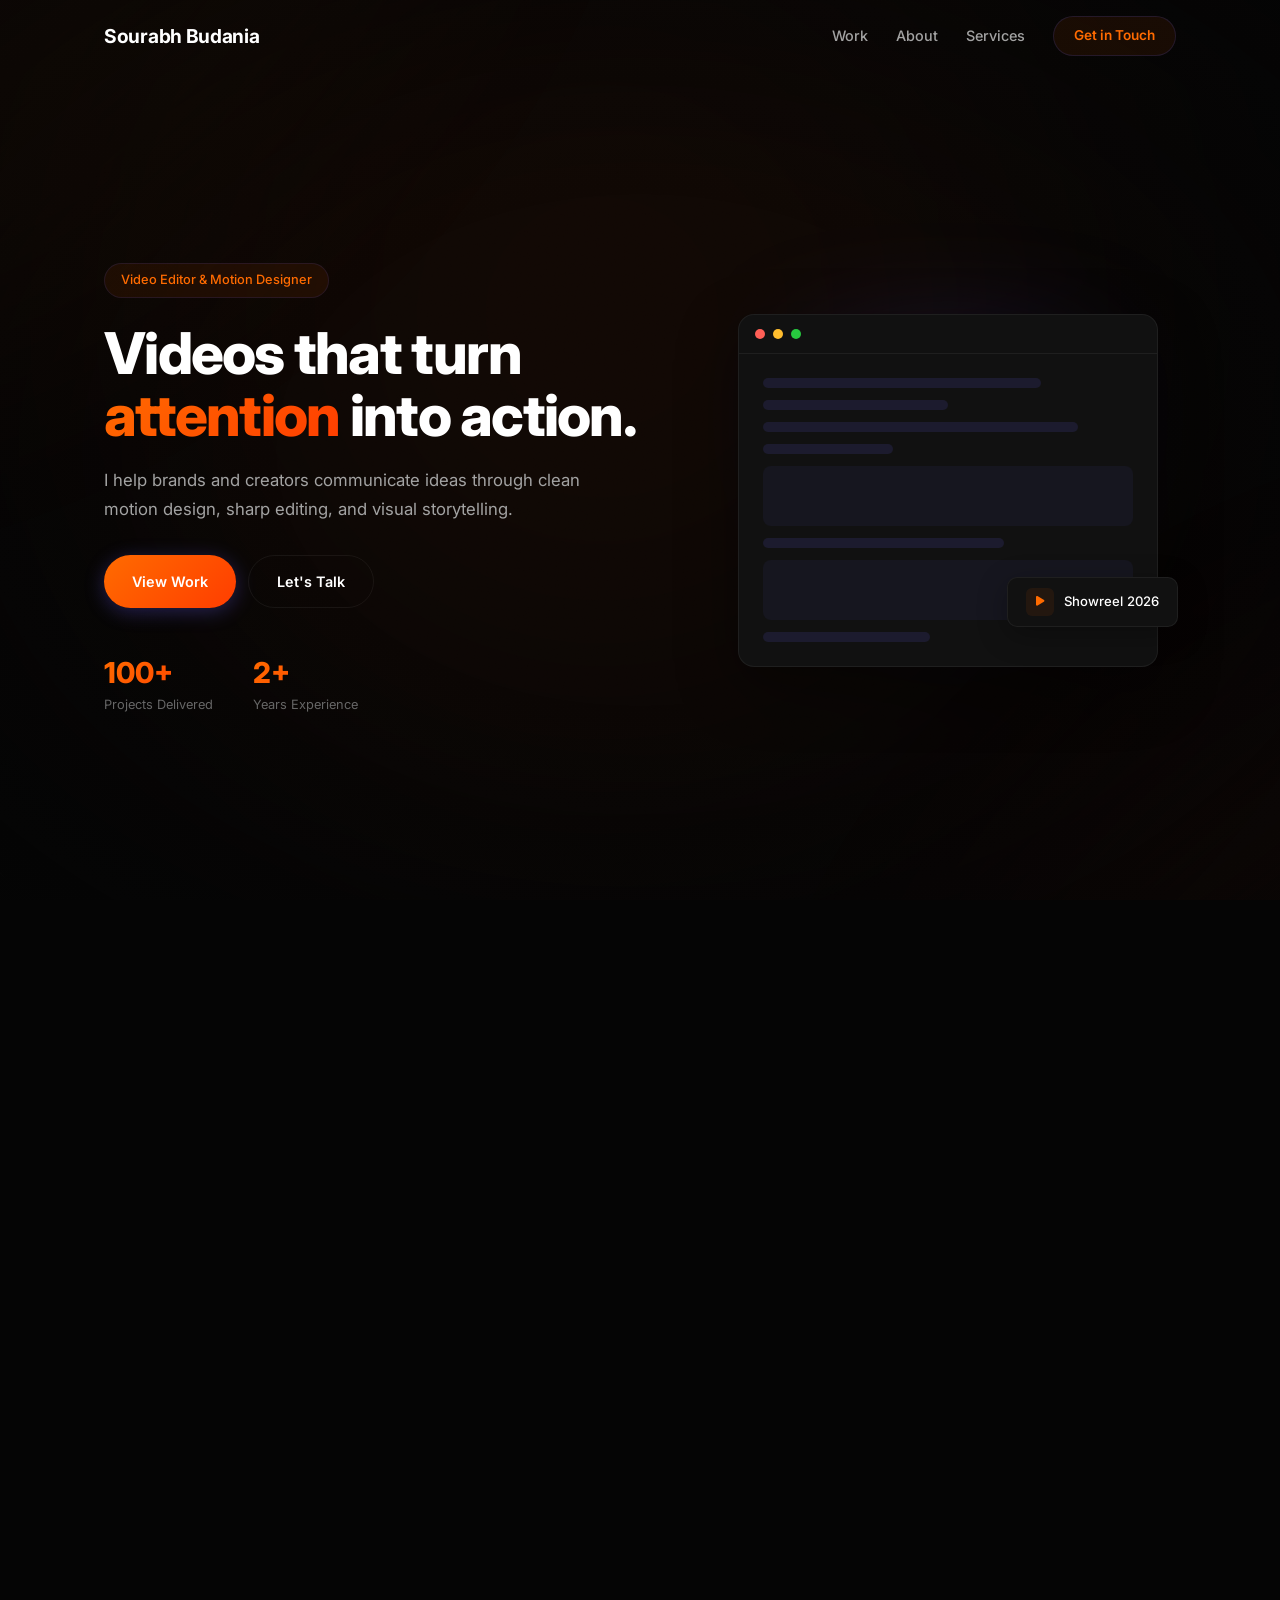
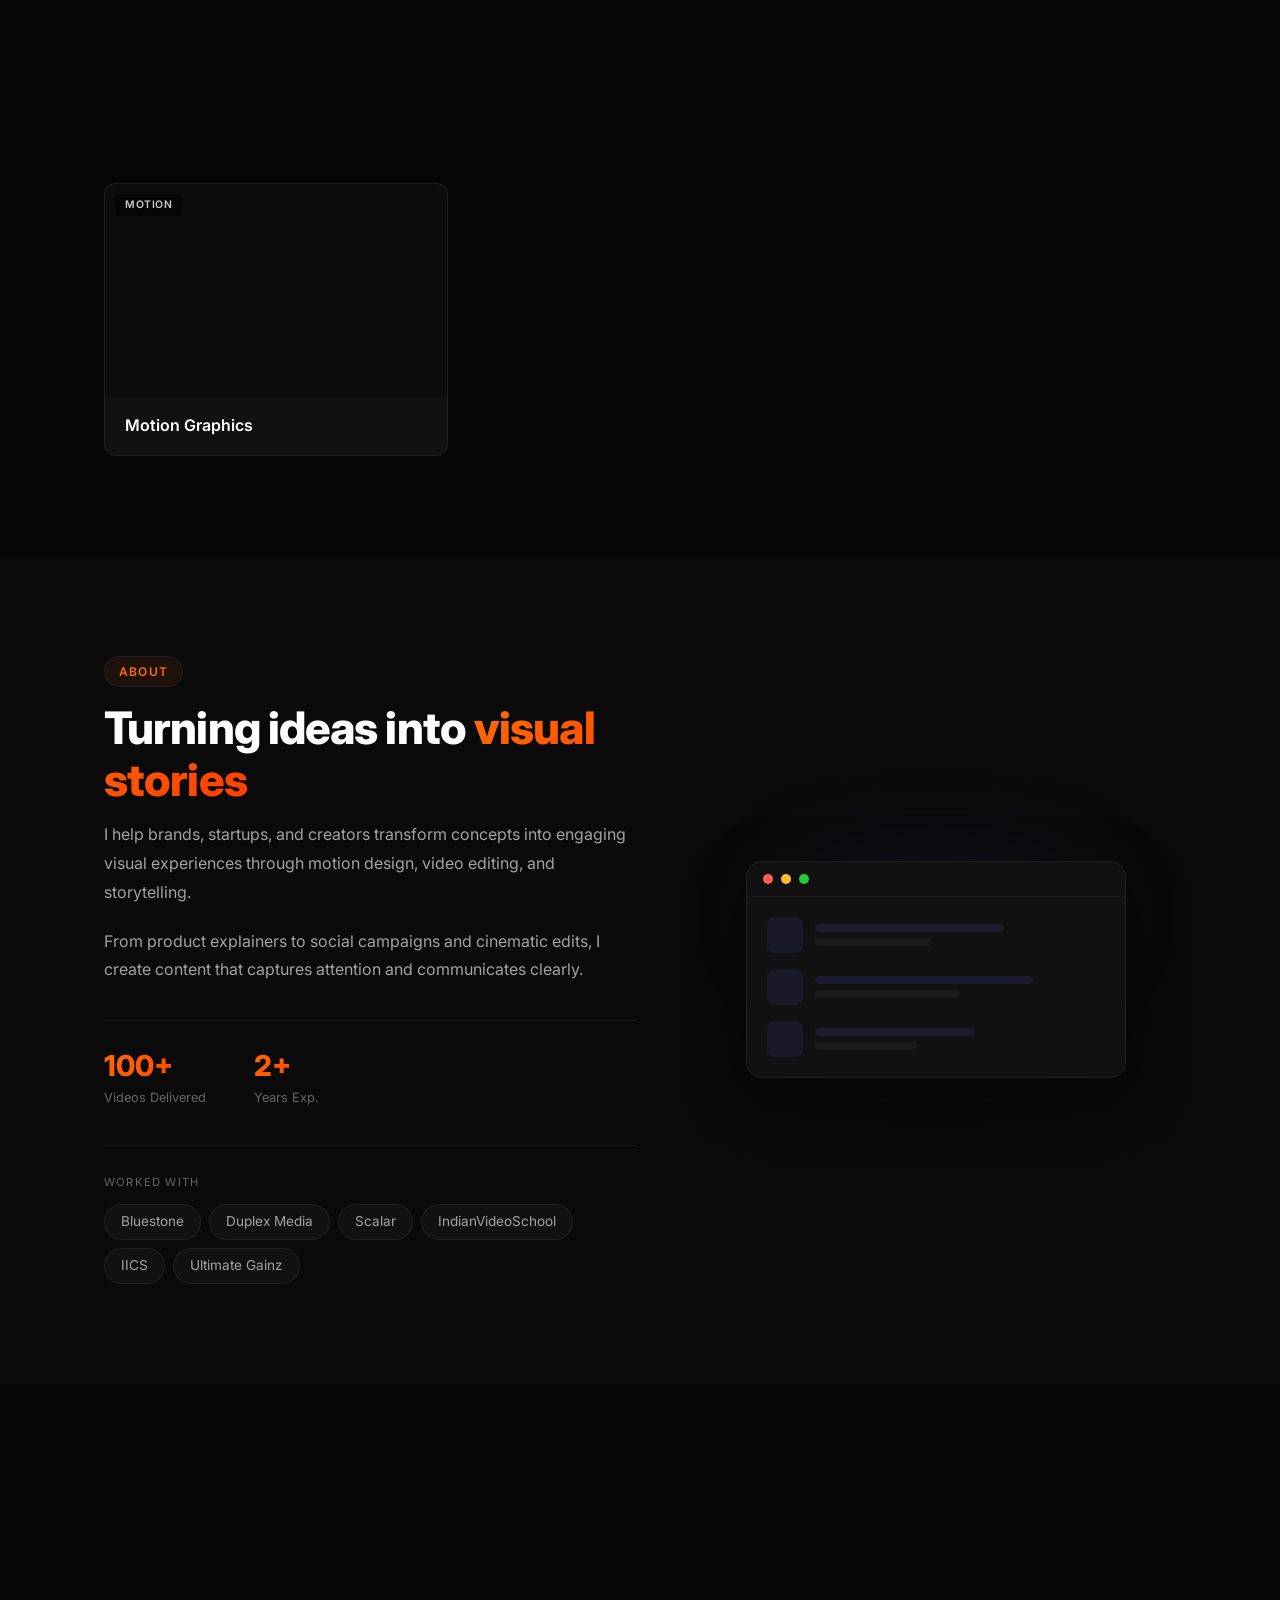
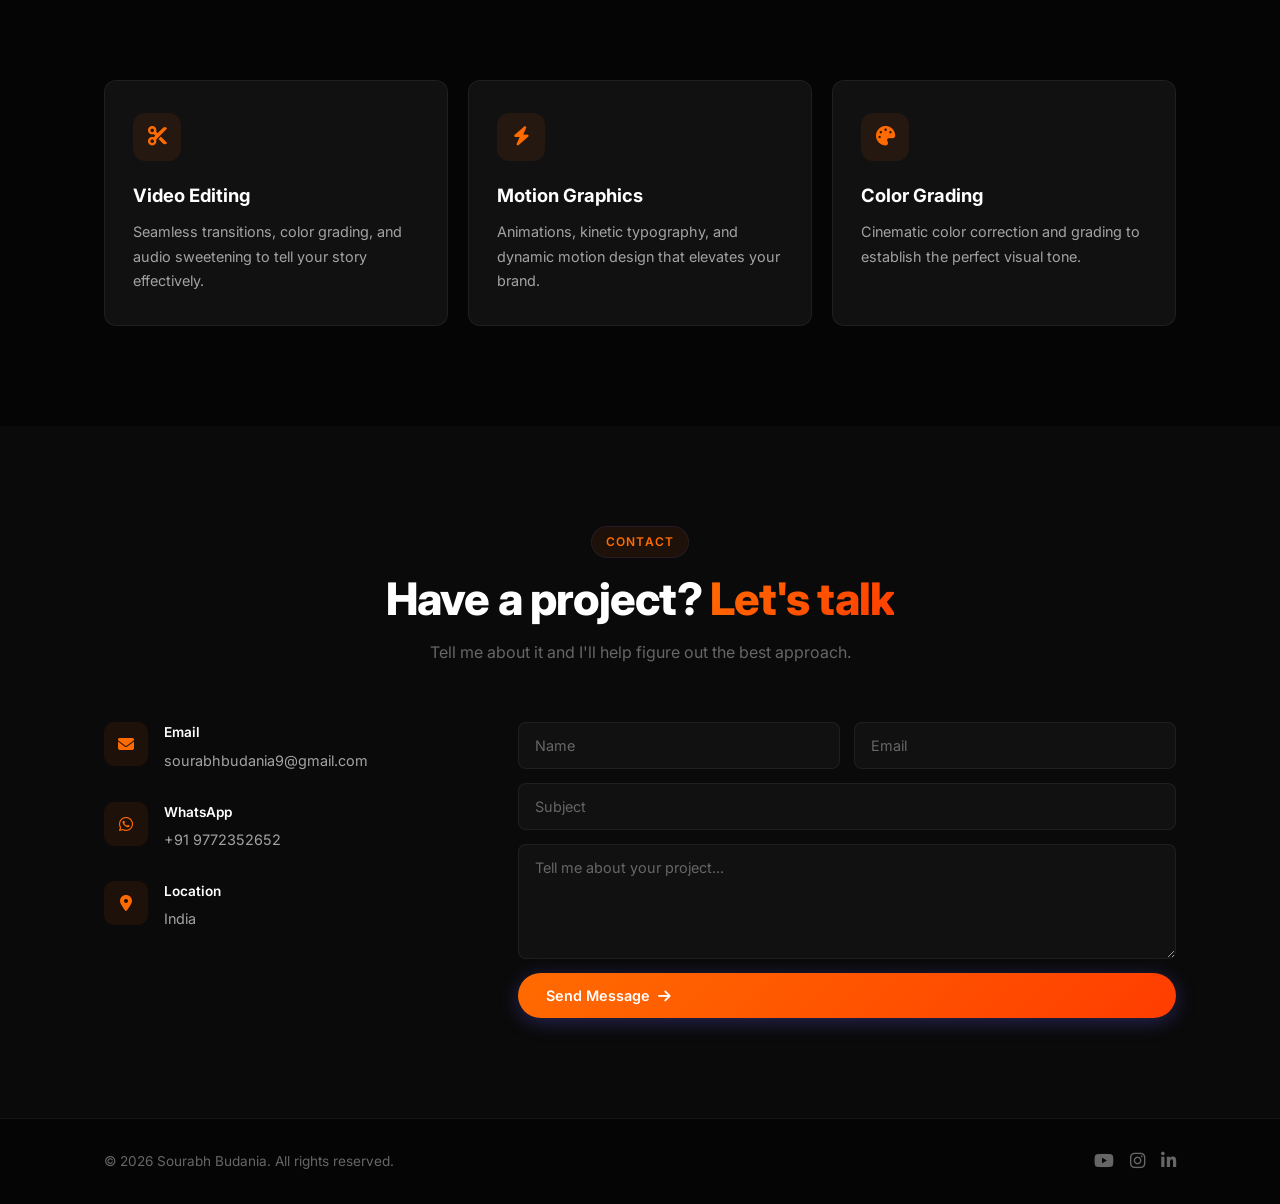
==== index.html @ f953dbf3 "Initial portfolio commit" ====
<!DOCTYPE html>
<html lang="en">
<head>
  <meta charset="UTF-8" />
  <meta name="viewport" content="width=device-width, initial-scale=1.0" />
  <title>Sourabh Budania — Video Editor & Motion Designer</title>
  <link rel="stylesheet" href="styles.css" />
  <link rel="preconnect" href="https://fonts.googleapis.com" />
  <link href="https://fonts.googleapis.com/css2?family=Inter:wght@300;400;500;600;700;800&display=swap" rel="stylesheet" />
  <link rel="stylesheet" href="https://cdnjs.cloudflare.com/ajax/libs/font-awesome/6.5.0/css/all.min.css" />
</head>
<body>

  <nav class="nav">
    <div class="container nav-inner">
      <a href="#" class="nav-logo">Sourabh Budania</a>
      <div class="nav-links">
        <a href="#work">Work</a>
        <a href="#about">About</a>
        <a href="#services">Services</a>
        <a href="#contact" class="nav-cta">Get in Touch</a>
      </div>
      <div class="nav-mobile-toggle" id="navToggle">
        <span></span><span></span><span></span>
      </div>
    </div>
  </nav>

  <section class="hero">
    <div class="hero-blobs" id="heroBlobs">
      <div class="hero-blob hero-blob-1" id="blob1"></div>
      <div class="hero-blob hero-blob-2" id="blob2"></div>
      <div class="hero-blob hero-blob-3" id="blob3"></div>
    </div>
    <div class="hero-grain"></div>
    <div class="hero-vignette"></div>
    <div class="container hero-content">
      <div class="hero-grid">
        <div class="hero-text">
        <div class="hero-badge">Video Editor & Motion Designer</div>
        <h1 class="hero-title">Videos that turn <span class="gradient">attention</span> into action.</h1>
        <p class="hero-desc">I help brands and creators communicate ideas through clean motion design, sharp editing, and visual storytelling.</p>
        <div class="hero-actions">
          <a href="#work" class="btn btn-primary">View Work</a>
          <a href="#contact" class="btn btn-ghost">Let's Talk</a>
        </div>
        <div class="hero-stats">
          <div class="stat">
            <span class="stat-num" data-count="100">0</span>
            <span class="stat-label">Projects Delivered</span>
          </div>
          <div class="stat">
            <span class="stat-num" data-count="2">0</span>
            <span class="stat-label">Years Experience</span>
          </div>
        </div>
      </div>
      <div class="hero-visual">
        <div class="hero-card">
          <div class="hero-card-glow"></div>
          <div class="hero-card-screen">
            <div class="hero-card-toolbar">
              <span></span><span></span><span></span>
            </div>
            <div class="hero-card-content">
              <div class="hero-card-bar" style="width:75%"></div>
              <div class="hero-card-bar short" style="width:50%"></div>
              <div class="hero-card-bar" style="width:85%"></div>
              <div class="hero-card-bar short" style="width:35%"></div>
              <div class="hero-card-block"></div>
              <div class="hero-card-bar" style="width:65%"></div>
              <div class="hero-card-block"></div>
              <div class="hero-card-bar short" style="width:45%"></div>
            </div>
          </div>
          <div class="hero-card-float">
            <i class="fas fa-play"></i>
            <span>Showreel 2026</span>
          </div>
        </div>
      </div>
    </div>
  </section>

  <section id="work" class="section">
    <div class="container">
      <div class="section-head">
        <span class="section-tag">Portfolio</span>
        <h2 class="section-title">Featured <span class="gradient">Work</span></h2>
        <p class="section-desc">Selected projects across motion design, editing, and storytelling.</p>
      </div>
      <div class="work-grid">
        <a href="https://youtube.com/shorts/uVHYA8idwJs" target="_blank" class="work-card">
          <div class="work-thumb" style="background-image:url('https://img.youtube.com/vi/uVHYA8idwJs/maxresdefault.jpg')">
            <div class="work-play"><i class="fas fa-play"></i></div>
            <span class="work-tag">Shorts</span>
          </div>
          <div class="work-info">
            <h3>Explainer Motion</h3>
          </div>
        </a>
        <a href="https://youtube.com/shorts/z-pYX50ZBqE" target="_blank" class="work-card">
          <div class="work-thumb" style="background-image:url('https://img.youtube.com/vi/z-pYX50ZBqE/maxresdefault.jpg')">
            <div class="work-play"><i class="fas fa-play"></i></div>
            <span class="work-tag">Shorts</span>
          </div>
          <div class="work-info">
            <h3>Explainer Motion</h3>
          </div>
        </a>
        <a href="https://youtube.com/shorts/zJBLI5-vZLM" target="_blank" class="work-card">
          <div class="work-thumb" style="background-image:url('https://img.youtube.com/vi/zJBLI5-vZLM/maxresdefault.jpg')">
            <div class="work-play"><i class="fas fa-play"></i></div>
            <span class="work-tag">Shorts</span>
          </div>
          <div class="work-info">
            <h3>Explainer Motion</h3>
          </div>
        </a>
        <a href="https://youtu.be/R4MnI67SxS4" target="_blank" class="work-card">
          <div class="work-thumb" style="background-image:url('https://img.youtube.com/vi/R4MnI67SxS4/maxresdefault.jpg')">
            <div class="work-play"><i class="fas fa-play"></i></div>
            <span class="work-tag">Long Form</span>
          </div>
          <div class="work-info">
            <h3>Long Form Edit</h3>
          </div>
        </a>
        <a href="https://youtube.com/shorts/fhrSNdv_ZPA" target="_blank" class="work-card">
          <div class="work-thumb" style="background-image:url('https://img.youtube.com/vi/fhrSNdv_ZPA/maxresdefault.jpg')">
            <div class="work-play"><i class="fas fa-play"></i></div>
            <span class="work-tag">AE</span>
          </div>
          <div class="work-info">
            <h3>After Effects</h3>
          </div>
        </a>
        <a href="https://youtube.com/shorts/ZLptEpqbUUQ" target="_blank" class="work-card">
          <div class="work-thumb" style="background-image:url('https://img.youtube.com/vi/ZLptEpqbUUQ/maxresdefault.jpg')">
            <div class="work-play"><i class="fas fa-play"></i></div>
            <span class="work-tag">Motion</span>
          </div>
          <div class="work-info">
            <h3>Motion Graphics</h3>
          </div>
        </a>
        <a href="https://youtube.com/shorts/FHDrILqtEzk" target="_blank" class="work-card">
          <div class="work-thumb" style="background-image:url('https://img.youtube.com/vi/FHDrILqtEzk/maxresdefault.jpg')">
            <div class="work-play"><i class="fas fa-play"></i></div>
            <span class="work-tag">Motion</span>
          </div>
          <div class="work-info">
            <h3>Motion Graphics</h3>
          </div>
        </a>
      </div>
    </div>
  </section>

  <section id="about" class="section section-alt">
    <div class="container">
      <div class="about-grid">
        <div class="about-content">
          <span class="section-tag">About</span>
          <h2 class="section-title">Turning ideas into <span class="gradient">visual stories</span></h2>
          <p>I help brands, startups, and creators transform concepts into engaging visual experiences through motion design, video editing, and storytelling.</p>
          <p>From product explainers to social campaigns and cinematic edits, I create content that captures attention and communicates clearly.</p>
          <div class="about-stats">
            <div class="stat">
              <span class="stat-num" data-count="100">0</span>
              <span class="stat-label">Videos Delivered</span>
            </div>
            <div class="stat">
              <span class="stat-num" data-count="2">0</span>
              <span class="stat-label">Years Exp.</span>
            </div>
          </div>
          <div class="brands">
            <span class="brands-label">Worked with</span>
            <div class="brands-list">
              <span>Bluestone</span>
              <span>Duplex Media</span>
              <span>Scalar</span>
              <span>IndianVideoSchool</span>
              <span>IICS</span>
              <span>Ultimate Gainz</span>
            </div>
          </div>
        </div>
        <div class="about-visual">
          <div class="about-card">
            <div class="about-card-glow"></div>
            <div class="about-card-screen">
              <div class="about-card-toolbar">
                <span></span><span></span><span></span>
              </div>
              <div class="about-card-content">
                <div class="about-card-row">
                  <div class="about-av"></div>
                  <div class="about-card-bars">
                    <span style="width:65%"></span>
                    <span style="width:40%"></span>
                  </div>
                </div>
                <div class="about-card-row">
                  <div class="about-av"></div>
                  <div class="about-card-bars">
                    <span style="width:75%"></span>
                    <span style="width:50%"></span>
                  </div>
                </div>
                <div class="about-card-row">
                  <div class="about-av"></div>
                  <div class="about-card-bars">
                    <span style="width:55%"></span>
                    <span style="width:35%"></span>
                  </div>
                </div>
              </div>
            </div>
          </div>
        </div>
      </div>
    </div>
  </section>

  <section id="services" class="section">
    <div class="container">
      <div class="section-head">
        <span class="section-tag">Services</span>
        <h2 class="section-title">What I <span class="gradient">Do</span></h2>
        <p class="section-desc">Professional video production and motion design tailored to your needs.</p>
      </div>
      <div class="services-grid">
        <div class="service-card">
          <div class="service-icon"><i class="fas fa-cut"></i></div>
          <h3>Video Editing</h3>
          <p>Seamless transitions, color grading, and audio sweetening to tell your story effectively.</p>
        </div>
        <div class="service-card">
          <div class="service-icon"><i class="fas fa-bolt"></i></div>
          <h3>Motion Graphics</h3>
          <p>Animations, kinetic typography, and dynamic motion design that elevates your brand.</p>
        </div>
        <div class="service-card">
          <div class="service-icon"><i class="fas fa-palette"></i></div>
          <h3>Color Grading</h3>
          <p>Cinematic color correction and grading to establish the perfect visual tone.</p>
        </div>
      </div>
    </div>
  </section>

  <section id="contact" class="section section-alt">
    <div class="container">
      <div class="section-head">
        <span class="section-tag">Contact</span>
        <h2 class="section-title">Have a project? <span class="gradient">Let's talk</span></h2>
        <p class="section-desc">Tell me about it and I'll help figure out the best approach.</p>
      </div>
      <div class="contact-grid">
        <div class="contact-info">
          <div class="contact-item">
            <i class="fas fa-envelope"></i>
            <div>
              <h4>Email</h4>
              <a href="mailto:sourabhbudania9@gmail.com">sourabhbudania9@gmail.com</a>
            </div>
          </div>
          <div class="contact-item">
            <i class="fab fa-whatsapp"></i>
            <div>
              <h4>WhatsApp</h4>
              <a href="https://wa.me/919772352652">+91 9772352652</a>
            </div>
          </div>
          <div class="contact-item">
            <i class="fas fa-map-marker-alt"></i>
            <div>
              <h4>Location</h4>
              <p>India</p>
            </div>
          </div>
        </div>
        <form class="contact-form" id="contactForm">
          <div class="form-row">
            <input type="text" placeholder="Name" required />
            <input type="email" placeholder="Email" required />
          </div>
          <input type="text" placeholder="Subject" required />
          <textarea placeholder="Tell me about your project..." rows="5" required></textarea>
          <button type="submit" class="btn btn-primary">Send Message <i class="fas fa-arrow-right"></i></button>
        </form>
      </div>
    </div>
  </section>

  <footer class="footer">
    <div class="container footer-inner">
      <p>&copy; 2026 Sourabh Budania. All rights reserved.</p>
      <div class="footer-social">
        <a href="https://www.youtube.com/@Budania-Edits" target="_blank" aria-label="YouTube"><i class="fab fa-youtube"></i></a>
        <a href="https://www.instagram.com/dreamvision.mkv/?hl=en" target="_blank" aria-label="Instagram"><i class="fab fa-instagram"></i></a>
        <a href="https://www.linkedin.com/in/sourabh-budania/" target="_blank" aria-label="LinkedIn"><i class="fab fa-linkedin-in"></i></a>
      </div>
    </div>
  </footer>

  <script src="script.js"></script>
</body>
</html>
---- styles.css ----
*,
*::before,
*::after {
  margin: 0;
  padding: 0;
  box-sizing: border-box;
}

:root {
  --bg: #050505;
  --bg-alt: #0A0A0A;
  --surface: #111111;
  --surface-hover: #1A1A1A;
  --border: rgba(255, 255, 255, 0.06);
  --border-hover: rgba(255, 255, 255, 0.12);
  --text: #FFFFFF;
  --text-secondary: #A3A3A3;
  --text-muted: #666666;
  --accent: #FF6B00;
  --accent-soft: rgba(255, 107, 0, 0.08);
  --g1: #FF6B00;
  --g2: #FF3D00;
  --g3: #4A1A00;
  --gradient: linear-gradient(135deg, var(--g1), var(--g2));
  --radius: 12px;
  --radius-lg: 16px;
  --transition: 0.25s ease;
}

html {
  scroll-behavior: smooth;
}

body {
  font-family: 'Inter', -apple-system, BlinkMacSystemFont, sans-serif;
  background: var(--bg);
  color: var(--text);
  line-height: 1.6;
  -webkit-font-smoothing: antialiased;
}

.container {
  max-width: 1120px;
  margin: 0 auto;
  padding: 0 24px;
}

.gradient {
  background: var(--gradient);
  -webkit-background-clip: text;
  background-clip: text;
  -webkit-text-fill-color: transparent;
}

/* ===== Nav ===== */

.nav {
  position: fixed;
  top: 0;
  left: 0;
  right: 0;
  z-index: 100;
  padding: 16px 0;
  transition: var(--transition);
}

.nav.scrolled {
  background: rgba(7, 7, 10, 0.8);
  backdrop-filter: blur(16px);
  border-bottom: 1px solid var(--border);
  padding: 12px 0;
}

.nav-inner {
  display: flex;
  align-items: center;
  justify-content: space-between;
}

.nav-logo {
  font-size: 1.2rem;
  font-weight: 700;
  color: var(--text);
  text-decoration: none;
  letter-spacing: -0.3px;
}

.nav-links {
  display: flex;
  align-items: center;
  gap: 28px;
}

.nav-links a {
  color: var(--text-secondary);
  text-decoration: none;
  font-size: 0.9rem;
  font-weight: 500;
  transition: var(--transition);
}

.nav-links a:hover {
  color: var(--text);
}

.nav-cta {
  padding: 8px 20px;
  border-radius: 50px;
  background: var(--accent-soft);
  color: var(--accent) !important;
  border: 1px solid rgba(108, 99, 255, 0.15);
  font-weight: 600 !important;
  font-size: 0.85rem !important;
  transition: var(--transition);
}

.nav-cta:hover {
  background: rgba(108, 99, 255, 0.18) !important;
  border-color: rgba(108, 99, 255, 0.3) !important;
}

.nav-mobile-toggle {
  display: none;
  flex-direction: column;
  gap: 5px;
  cursor: pointer;
  padding: 4px;
}

.nav-mobile-toggle span {
  width: 22px;
  height: 2px;
  background: var(--text);
  border-radius: 2px;
  transition: var(--transition);
}

/* ===== Hero ===== */

.hero {
  min-height: 100vh;
  display: flex;
  align-items: center;
  padding-top: 80px;
  position: relative;
  overflow: hidden;
}

/* Fluid gradient blobs */
.hero-blobs {
  position: absolute;
  inset: -25%;
  z-index: 0;
  pointer-events: none;
  overflow: visible;
}

.hero-blob {
  position: absolute;
  border-radius: 50%;
  filter: blur(100px);
  opacity: 0.18;
  will-change: transform;
}

.hero-blob-1 {
  width: 145vmax;
  height: 145vmax;
  background: radial-gradient(circle, var(--g1), transparent 70%);
  top: -85vmax;
  left: -70vmax;
  animation: blobFloat1 28s ease-in-out infinite;
}

.hero-blob-2 {
  width: 130vmax;
  height: 130vmax;
  background: radial-gradient(circle, var(--g2), transparent 70%);
  bottom: -78vmax;
  right: -64vmax;
  animation: blobFloat2 35s ease-in-out infinite;
}

.hero-blob-3 {
  width: 120vmax;
  height: 120vmax;
  background: radial-gradient(circle, var(--g3), transparent 70%);
  top: -18vmax;
  left: 12vmax;
  opacity: 0.22;
  animation: blobFloat3 40s ease-in-out infinite;
}

@keyframes blobFloat1 {
  0%, 100% { transform: translate(0, 0) scale(1) rotate(0deg); }
  25% { transform: translate(8%, -6%) scale(1.1) rotate(5deg); }
  50% { transform: translate(-5%, 10%) scale(0.95) rotate(-3deg); }
  75% { transform: translate(6%, 4%) scale(1.05) rotate(4deg); }
}

@keyframes blobFloat2 {
  0%, 100% { transform: translate(0, 0) scale(1) rotate(0deg); }
  33% { transform: translate(-8%, -5%) scale(1.15) rotate(-4deg); }
  66% { transform: translate(5%, 8%) scale(0.9) rotate(6deg); }
}

@keyframes blobFloat3 {
  0%, 100% { transform: translate(0, 0) scale(1) rotate(0deg); }
  25% { transform: translate(-4%, 6%) scale(1.05) rotate(3deg); }
  50% { transform: translate(6%, -4%) scale(0.95) rotate(-5deg); }
  75% { transform: translate(-3%, -6%) scale(1.1) rotate(2deg); }
}

/* Film grain overlay */
.hero-grain {
  position: absolute;
  inset: 0;
  z-index: 1;
  pointer-events: none;
  opacity: 0.07;
  mix-blend-mode: overlay;
}

.hero-grain::after {
  content: '';
  position: absolute;
  inset: -50%;
  width: 200%;
  height: 200%;
  background-image: url("data:image/svg+xml,%3Csvg viewBox='0 0 256 256' xmlns='http://www.w3.org/2000/svg'%3E%3Cfilter id='noise'%3E%3CfeTurbulence type='fractalNoise' baseFrequency='0.9' numOctaves='4' stitchTiles='stitch'/%3E%3C/filter%3E%3Crect width='100%25' height='100%25' filter='url(%23noise)' opacity='1'/%3E%3C/svg%3E");
  background-repeat: repeat;
  background-size: 256px 256px;
  animation: grainShift 0.8s steps(4) infinite;
}

@keyframes grainShift {
  0% { transform: translate(0, 0); }
  25% { transform: translate(-5%, -5%); }
  50% { transform: translate(3%, -2%); }
  75% { transform: translate(-2%, 5%); }
}

/* Vignette overlay */
.hero-vignette {
  position: absolute;
  inset: 0;
  z-index: 2;
  pointer-events: none;
  background: radial-gradient(ellipse at center, transparent 40%, rgba(5, 5, 5, 0.7) 100%);
}

.hero-content {
  position: relative;
  z-index: 3;
}

.hero-grid {
  display: grid;
  grid-template-columns: 1.1fr 0.9fr;
  gap: 60px;
  align-items: center;
}

.hero-text {
  max-width: 560px;
}

.hero-badge {
  display: inline-block;
  padding: 6px 16px;
  border-radius: 50px;
  background: var(--accent-soft);
  border: 1px solid rgba(108, 99, 255, 0.12);
  font-size: 0.8rem;
  color: var(--accent);
  font-weight: 500;
  margin-bottom: 24px;
}

.hero-title {
  font-size: clamp(2.5rem, 4.5vw, 3.8rem);
  font-weight: 800;
  line-height: 1.08;
  letter-spacing: -0.03em;
  margin-bottom: 20px;
}

.hero-desc {
  font-size: 1.05rem;
  color: var(--text-secondary);
  line-height: 1.7;
  margin-bottom: 32px;
  max-width: 480px;
}

.hero-actions {
  display: flex;
  gap: 12px;
  margin-bottom: 48px;
}

.btn {
  display: inline-flex;
  align-items: center;
  gap: 8px;
  padding: 14px 28px;
  border-radius: 50px;
  font-size: 0.9rem;
  font-weight: 600;
  text-decoration: none;
  cursor: pointer;
  border: none;
  font-family: inherit;
  transition: all 0.25s ease;
}

.btn-primary {
  background: var(--gradient);
  color: #fff;
  box-shadow: 0 4px 20px rgba(108, 99, 255, 0.3);
}

.btn-primary:hover {
  transform: translateY(-2px);
  box-shadow: 0 8px 30px rgba(108, 99, 255, 0.4);
}

.btn-ghost {
  background: transparent;
  color: var(--text);
  border: 1px solid var(--border);
}

.btn-ghost:hover {
  border-color: var(--border-hover);
  background: var(--surface);
}

.hero-stats {
  display: flex;
  gap: 40px;
}

.stat {
  text-align: left;
}

.stat-num {
  display: block;
  font-size: 1.8rem;
  font-weight: 800;
  background: var(--gradient);
  -webkit-background-clip: text;
  background-clip: text;
  -webkit-text-fill-color: transparent;
  line-height: 1.2;
}

.stat-label {
  font-size: 0.8rem;
  color: var(--text-muted);
  font-weight: 400;
}

/* Hero Visual */

.hero-visual {
  display: flex;
  align-items: center;
  justify-content: center;
}

.hero-card {
  position: relative;
  width: 100%;
  max-width: 420px;
}

.hero-card-glow {
  position: absolute;
  inset: -20px;
  background: radial-gradient(ellipse at 50% 30%, rgba(108, 99, 255, 0.12), transparent 70%);
  filter: blur(40px);
}

.hero-card-screen {
  position: relative;
  background: var(--surface);
  border: 1px solid var(--border);
  border-radius: var(--radius-lg);
  overflow: hidden;
  box-shadow: 0 20px 60px rgba(0, 0, 0, 0.4);
}

.hero-card-toolbar {
  display: flex;
  gap: 8px;
  padding: 14px 16px;
  border-bottom: 1px solid var(--border);
}

.hero-card-toolbar span {
  width: 10px;
  height: 10px;
  border-radius: 50%;
  background: rgba(255, 255, 255, 0.1);
}

.hero-card-toolbar span:nth-child(1) { background: #ff5f56; }
.hero-card-toolbar span:nth-child(2) { background: #ffbd2e; }
.hero-card-toolbar span:nth-child(3) { background: #27c93f; }

.hero-card-content {
  padding: 24px;
  display: flex;
  flex-direction: column;
  gap: 12px;
}

.hero-card-bar {
  height: 10px;
  border-radius: 6px;
  background: rgba(108, 99, 255, 0.12);
}

.hero-card-bar.short {
  align-self: flex-start;
}

.hero-card-block {
  height: 60px;
  border-radius: 8px;
  background: rgba(108, 99, 255, 0.06);
}

.hero-card-float {
  position: absolute;
  right: -20px;
  bottom: 40px;
  display: flex;
  align-items: center;
  gap: 10px;
  padding: 10px 18px;
  background: var(--surface);
  border: 1px solid var(--border);
  border-radius: 10px;
  font-size: 0.82rem;
  font-weight: 500;
  box-shadow: 0 8px 30px rgba(0, 0, 0, 0.3);
  backdrop-filter: blur(8px);
}

.hero-card-float i {
  width: 28px;
  height: 28px;
  border-radius: 6px;
  background: var(--accent-soft);
  color: var(--accent);
  display: flex;
  align-items: center;
  justify-content: center;
  font-size: 0.7rem;
}

/* ===== Sections ===== */

.section {
  padding: 100px 0;
  position: relative;
}

.section-alt {
  background: var(--bg-alt);
}

.section-head {
  text-align: center;
  max-width: 600px;
  margin: 0 auto 56px;
}

.section-tag {
  display: inline-block;
  padding: 5px 14px;
  border-radius: 50px;
  background: var(--accent-soft);
  border: 1px solid rgba(108, 99, 255, 0.12);
  font-size: 0.75rem;
  color: var(--accent);
  font-weight: 600;
  text-transform: uppercase;
  letter-spacing: 1.2px;
  margin-bottom: 16px;
}

.section-title {
  font-size: clamp(1.8rem, 3.5vw, 2.8rem);
  font-weight: 800;
  line-height: 1.15;
  letter-spacing: -0.02em;
  margin-bottom: 14px;
}

.section-desc {
  color: var(--text-muted);
  font-size: 1rem;
  line-height: 1.7;
}

/* ===== Work Grid ===== */

.work-grid {
  display: grid;
  grid-template-columns: repeat(3, 1fr);
  gap: 20px;
}

.work-card {
  display: block;
  border-radius: var(--radius);
  overflow: hidden;
  background: var(--surface);
  border: 1px solid var(--border);
  text-decoration: none;
  transition: var(--transition);
}

.work-card:hover {
  border-color: var(--border-hover);
  transform: translateY(-4px);
}

.work-thumb {
  position: relative;
  aspect-ratio: 16 / 10;
  background-size: cover;
  background-position: center;
  display: flex;
  align-items: center;
  justify-content: center;
}

.work-thumb::after {
  content: '';
  position: absolute;
  inset: 0;
  background: rgba(0, 0, 0, 0.3);
  transition: var(--transition);
}

.work-card:hover .work-thumb::after {
  background: rgba(0, 0, 0, 0.15);
}

.work-play {
  position: relative;
  z-index: 1;
  width: 44px;
  height: 44px;
  border-radius: 50%;
  background: rgba(255, 255, 255, 0.15);
  backdrop-filter: blur(8px);
  display: flex;
  align-items: center;
  justify-content: center;
  color: #fff;
  font-size: 0.85rem;
  opacity: 0;
  transition: var(--transition);
}

.work-card:hover .work-play {
  opacity: 1;
}

.work-tag {
  position: absolute;
  top: 10px;
  left: 10px;
  z-index: 1;
  padding: 3px 10px;
  border-radius: 4px;
  background: rgba(0, 0, 0, 0.5);
  backdrop-filter: blur(4px);
  font-size: 0.65rem;
  color: rgba(255, 255, 255, 0.8);
  font-weight: 600;
  text-transform: uppercase;
  letter-spacing: 0.5px;
}

.work-info {
  padding: 16px 20px;
}

.work-info h3 {
  font-size: 1rem;
  font-weight: 600;
  color: var(--text);
}

/* ===== About ===== */

.about-grid {
  display: grid;
  grid-template-columns: 1fr 0.9fr;
  gap: 60px;
  align-items: center;
}

.about-content p {
  font-size: 1rem;
  color: var(--text-secondary);
  line-height: 1.8;
  margin-bottom: 20px;
}

.about-content p:last-of-type {
  margin-bottom: 36px;
}

.about-stats {
  display: flex;
  gap: 48px;
  margin-bottom: 36px;
  padding-top: 28px;
  border-top: 1px solid var(--border);
}

.brands {
  padding-top: 28px;
  border-top: 1px solid var(--border);
}

.brands-label {
  font-size: 0.7rem;
  text-transform: uppercase;
  letter-spacing: 1.2px;
  color: var(--text-muted);
  display: block;
  margin-bottom: 12px;
}

.brands-list {
  display: flex;
  flex-wrap: wrap;
  gap: 8px;
}

.brands-list span {
  padding: 6px 16px;
  border-radius: 20px;
  background: rgba(255, 255, 255, 0.03);
  border: 1px solid var(--border);
  font-size: 0.85rem;
  color: var(--text-secondary);
  transition: var(--transition);
}

.brands-list span:hover {
  border-color: rgba(108, 99, 255, 0.2);
  color: var(--text);
}

/* About Visual */

.about-visual {
  display: flex;
  align-items: center;
  justify-content: center;
}

.about-card {
  position: relative;
  width: 100%;
  max-width: 380px;
}

.about-card-glow {
  position: absolute;
  inset: -20px;
  background: radial-gradient(ellipse at 50% 30%, rgba(108, 99, 255, 0.1), transparent 70%);
  filter: blur(40px);
}

.about-card-screen {
  position: relative;
  background: var(--surface);
  border: 1px solid var(--border);
  border-radius: var(--radius-lg);
  overflow: hidden;
  box-shadow: 0 20px 60px rgba(0, 0, 0, 0.4);
}

.about-card-toolbar {
  display: flex;
  gap: 8px;
  padding: 12px 16px;
  border-bottom: 1px solid var(--border);
}

.about-card-toolbar span {
  width: 10px;
  height: 10px;
  border-radius: 50%;
  background: rgba(255, 255, 255, 0.1);
}

.about-card-toolbar span:nth-child(1) { background: #ff5f56; }
.about-card-toolbar span:nth-child(2) { background: #ffbd2e; }
.about-card-toolbar span:nth-child(3) { background: #27c93f; }

.about-card-content {
  padding: 20px;
  display: flex;
  flex-direction: column;
  gap: 16px;
}

.about-card-row {
  display: flex;
  align-items: center;
  gap: 12px;
}

.about-av {
  width: 36px;
  height: 36px;
  border-radius: 8px;
  background: rgba(108, 99, 255, 0.1);
  flex-shrink: 0;
}

.about-card-bars {
  flex: 1;
  display: flex;
  flex-direction: column;
  gap: 6px;
}

.about-card-bars span {
  height: 8px;
  border-radius: 4px;
  background: rgba(108, 99, 255, 0.12);
}

.about-card-bars span:nth-child(2) {
  background: rgba(255, 255, 255, 0.04);
}

/* ===== Services ===== */

.services-grid {
  display: grid;
  grid-template-columns: repeat(3, 1fr);
  gap: 20px;
}

.service-card {
  padding: 32px 28px;
  border-radius: var(--radius);
  background: var(--surface);
  border: 1px solid var(--border);
  transition: var(--transition);
}

.service-card:hover {
  border-color: var(--border-hover);
  transform: translateY(-4px);
}

.service-icon {
  width: 48px;
  height: 48px;
  border-radius: 12px;
  background: var(--accent-soft);
  display: flex;
  align-items: center;
  justify-content: center;
  margin-bottom: 20px;
  font-size: 1.2rem;
  color: var(--accent);
  transition: var(--transition);
}

.service-card:hover .service-icon {
  background: var(--gradient);
  color: #fff;
}

.service-card h3 {
  font-size: 1.15rem;
  font-weight: 700;
  margin-bottom: 10px;
}

.service-card p {
  color: var(--text-secondary);
  font-size: 0.9rem;
  line-height: 1.7;
}

/* ===== Contact ===== */

.contact-grid {
  display: grid;
  grid-template-columns: 0.7fr 1.3fr;
  gap: 60px;
  align-items: start;
}

.contact-item {
  display: flex;
  gap: 16px;
  margin-bottom: 28px;
}

.contact-item i {
  width: 44px;
  height: 44px;
  border-radius: 10px;
  background: var(--accent-soft);
  display: flex;
  align-items: center;
  justify-content: center;
  font-size: 1rem;
  color: var(--accent);
  flex-shrink: 0;
}

.contact-item h4 {
  font-size: 0.85rem;
  font-weight: 600;
  margin-bottom: 4px;
}

.contact-item a,
.contact-item p {
  color: var(--text-secondary);
  text-decoration: none;
  font-size: 0.9rem;
}

.contact-item a:hover {
  color: var(--accent);
}

.contact-form {
  display: flex;
  flex-direction: column;
  gap: 14px;
}

.form-row {
  display: grid;
  grid-template-columns: 1fr 1fr;
  gap: 14px;
}

.contact-form input,
.contact-form textarea {
  width: 100%;
  padding: 14px 16px;
  border-radius: 8px;
  border: 1px solid var(--border);
  background: var(--surface);
  color: var(--text);
  font-size: 0.9rem;
  font-family: inherit;
  transition: var(--transition);
  outline: none;
}

.contact-form input:focus,
.contact-form textarea:focus {
  border-color: var(--accent);
  box-shadow: 0 0 0 3px rgba(108, 99, 255, 0.08);
}

.contact-form input::placeholder,
.contact-form textarea::placeholder {
  color: var(--text-muted);
}

/* ===== Footer ===== */

.footer {
  padding: 28px 0;
  border-top: 1px solid var(--border);
}

.footer-inner {
  display: flex;
  align-items: center;
  justify-content: space-between;
}

.footer p {
  color: var(--text-muted);
  font-size: 0.85rem;
}

.footer-social {
  display: flex;
  gap: 16px;
}

.footer-social a {
  color: var(--text-muted);
  font-size: 1.1rem;
  transition: var(--transition);
}

.footer-social a:hover {
  color: var(--accent);
}

/* ===== Animations ===== */

.fade-in {
  opacity: 0;
  transform: translateY(20px);
  transition: opacity 0.6s ease, transform 0.6s ease;
}

.fade-in.visible {
  opacity: 1;
  transform: translateY(0);
}

/* ===== Responsive ===== */

@media (max-width: 1024px) {
  .hero-grid {
    gap: 40px;
  }
  .hero-card-float {
    right: -10px;
  }
}

@media (max-width: 900px) {
  .hero-grid {
    grid-template-columns: 1fr;
    gap: 48px;
    text-align: center;
  }
  .hero-text {
    max-width: 100%;
  }
  .hero-desc {
    max-width: 100%;
    margin-left: auto;
    margin-right: auto;
  }
  .hero-actions {
    justify-content: center;
  }
  .hero-stats {
    justify-content: center;
  }
  .hero-visual {
    order: -1;
  }
  .hero-card {
    max-width: 360px;
  }
  .hero-card-float {
    right: -10px;
  }
  .about-grid {
    grid-template-columns: 1fr;
    gap: 48px;
  }
  .about-content {
    order: 1;
  }
  .about-visual {
    order: 0;
  }
  .about-stats {
    justify-content: center;
  }
  .brands {
    text-align: center;
  }
  .brands-list {
    justify-content: center;
  }
  .work-grid {
    grid-template-columns: repeat(2, 1fr);
  }
  .services-grid {
    grid-template-columns: repeat(2, 1fr);
  }
  .contact-grid {
    grid-template-columns: 1fr;
    gap: 40px;
  }
  .section {
    padding: 72px 0;
  }
}

@media (max-width: 700px) {
  .nav-links {
    display: none;
    position: fixed;
    top: 0;
    left: 0;
    right: 0;
    bottom: 0;
    background: rgba(7, 7, 10, 0.98);
    flex-direction: column;
    align-items: center;
    justify-content: center;
    gap: 36px;
  }
  .nav-links.open {
    display: flex;
  }
  .nav-links a {
    font-size: 1.2rem;
  }
  .nav-mobile-toggle {
    display: flex;
    z-index: 101;
  }
  .work-grid {
    grid-template-columns: 1fr;
    max-width: 440px;
    margin: 0 auto;
  }
  .services-grid {
    grid-template-columns: 1fr;
    max-width: 400px;
    margin: 0 auto;
  }
  .hero-title {
    font-size: 2rem;
  }
  .hero-stats {
    gap: 28px;
  }
  .stat-num {
    font-size: 1.5rem;
  }
  .section-title {
    font-size: 1.6rem;
  }
  .section {
    padding: 56px 0;
  }
  .hero-card-float {
    right: -8px;
    bottom: 30px;
    padding: 8px 14px;
    font-size: 0.75rem;
  }
  .hero-card-float i {
    width: 24px;
    height: 24px;
    font-size: 0.6rem;
  }
  .footer-inner {
    flex-direction: column;
    gap: 14px;
    text-align: center;
  }
}

@media (max-width: 480px) {
  .container {
    padding: 0 16px;
  }
  .hero-title {
    font-size: 1.7rem;
  }
  .hero-desc {
    font-size: 0.95rem;
  }
  .hero-actions {
    flex-direction: column;
    align-items: center;
  }
  .hero-actions .btn {
    width: 100%;
    max-width: 300px;
    justify-content: center;
  }
  .hero-stats {
    flex-direction: column;
    align-items: center;
    gap: 10px;
  }
  .stat {
    text-align: center;
  }
  .about-stats {
    flex-direction: column;
    align-items: center;
    gap: 10px;
  }
  .form-row {
    grid-template-columns: 1fr;
  }
  .contact-item {
    flex-direction: column;
    align-items: flex-start;
    gap: 8px;
  }
}
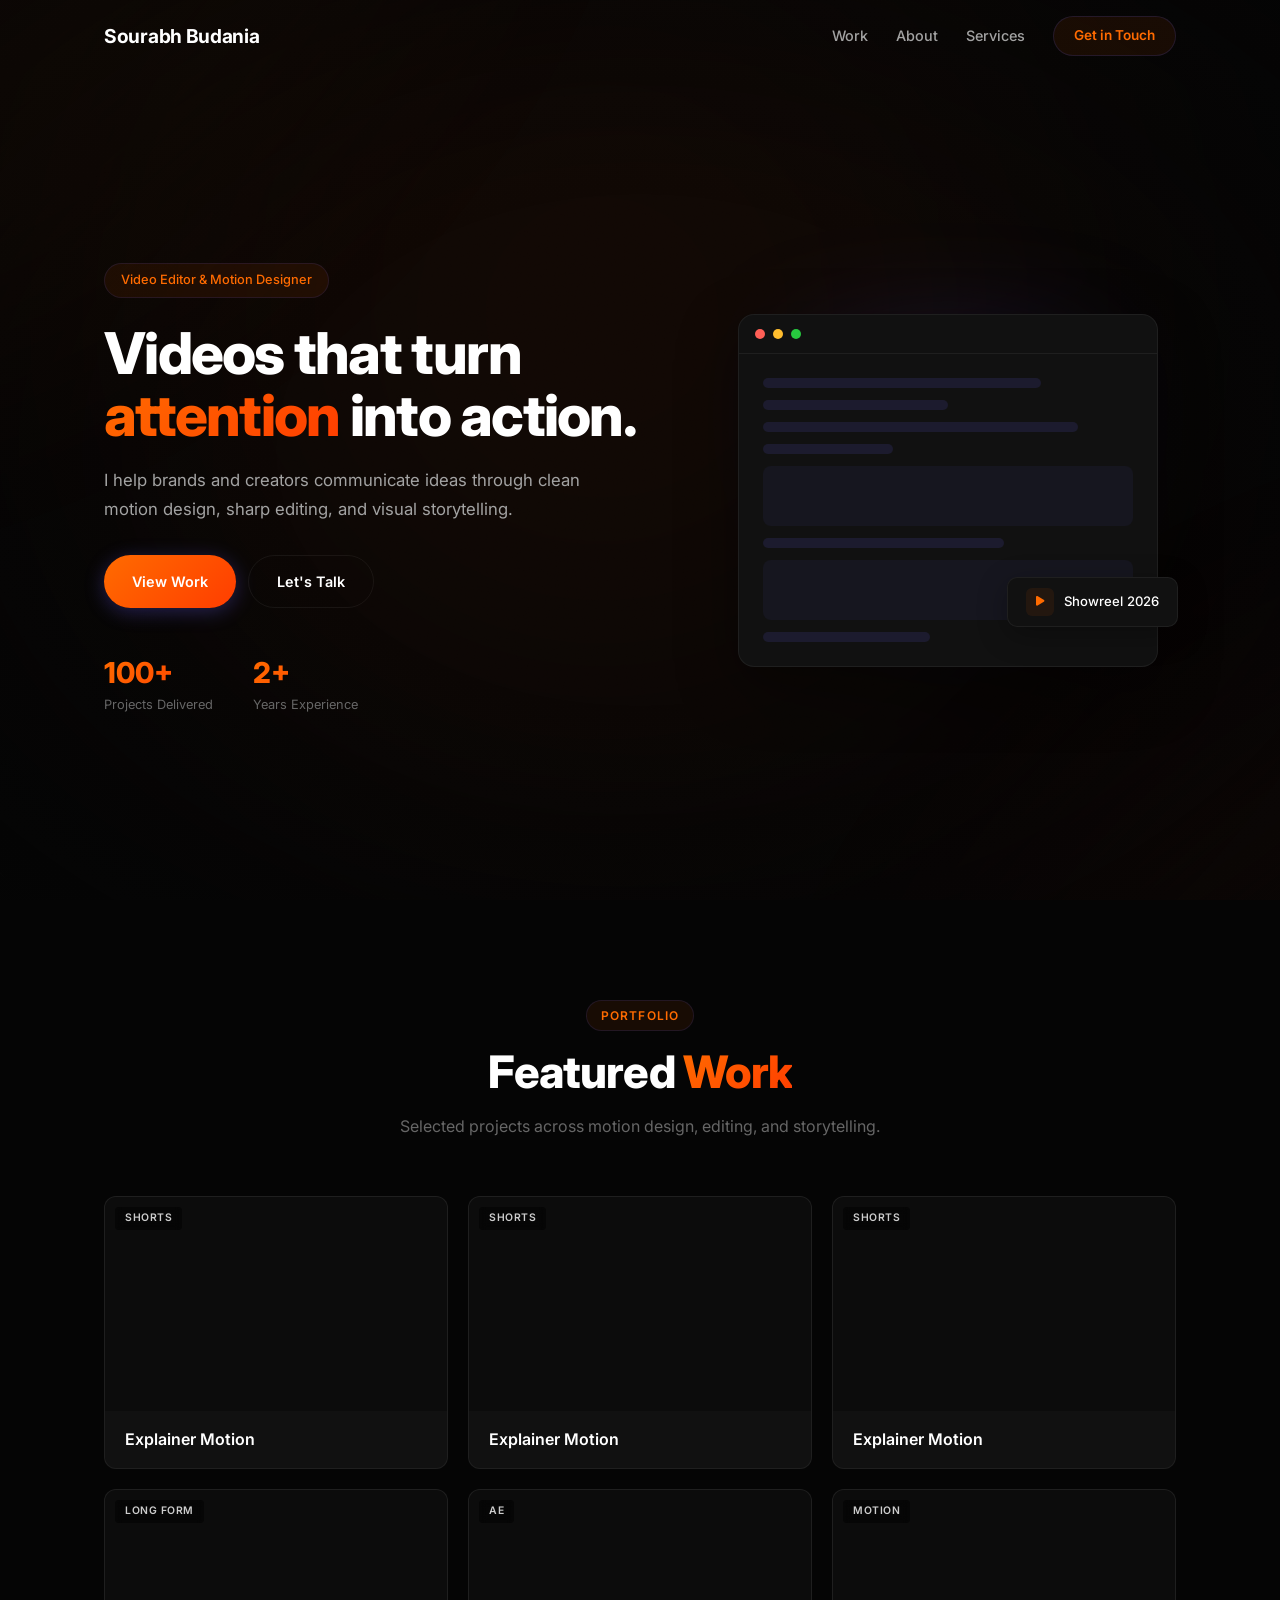
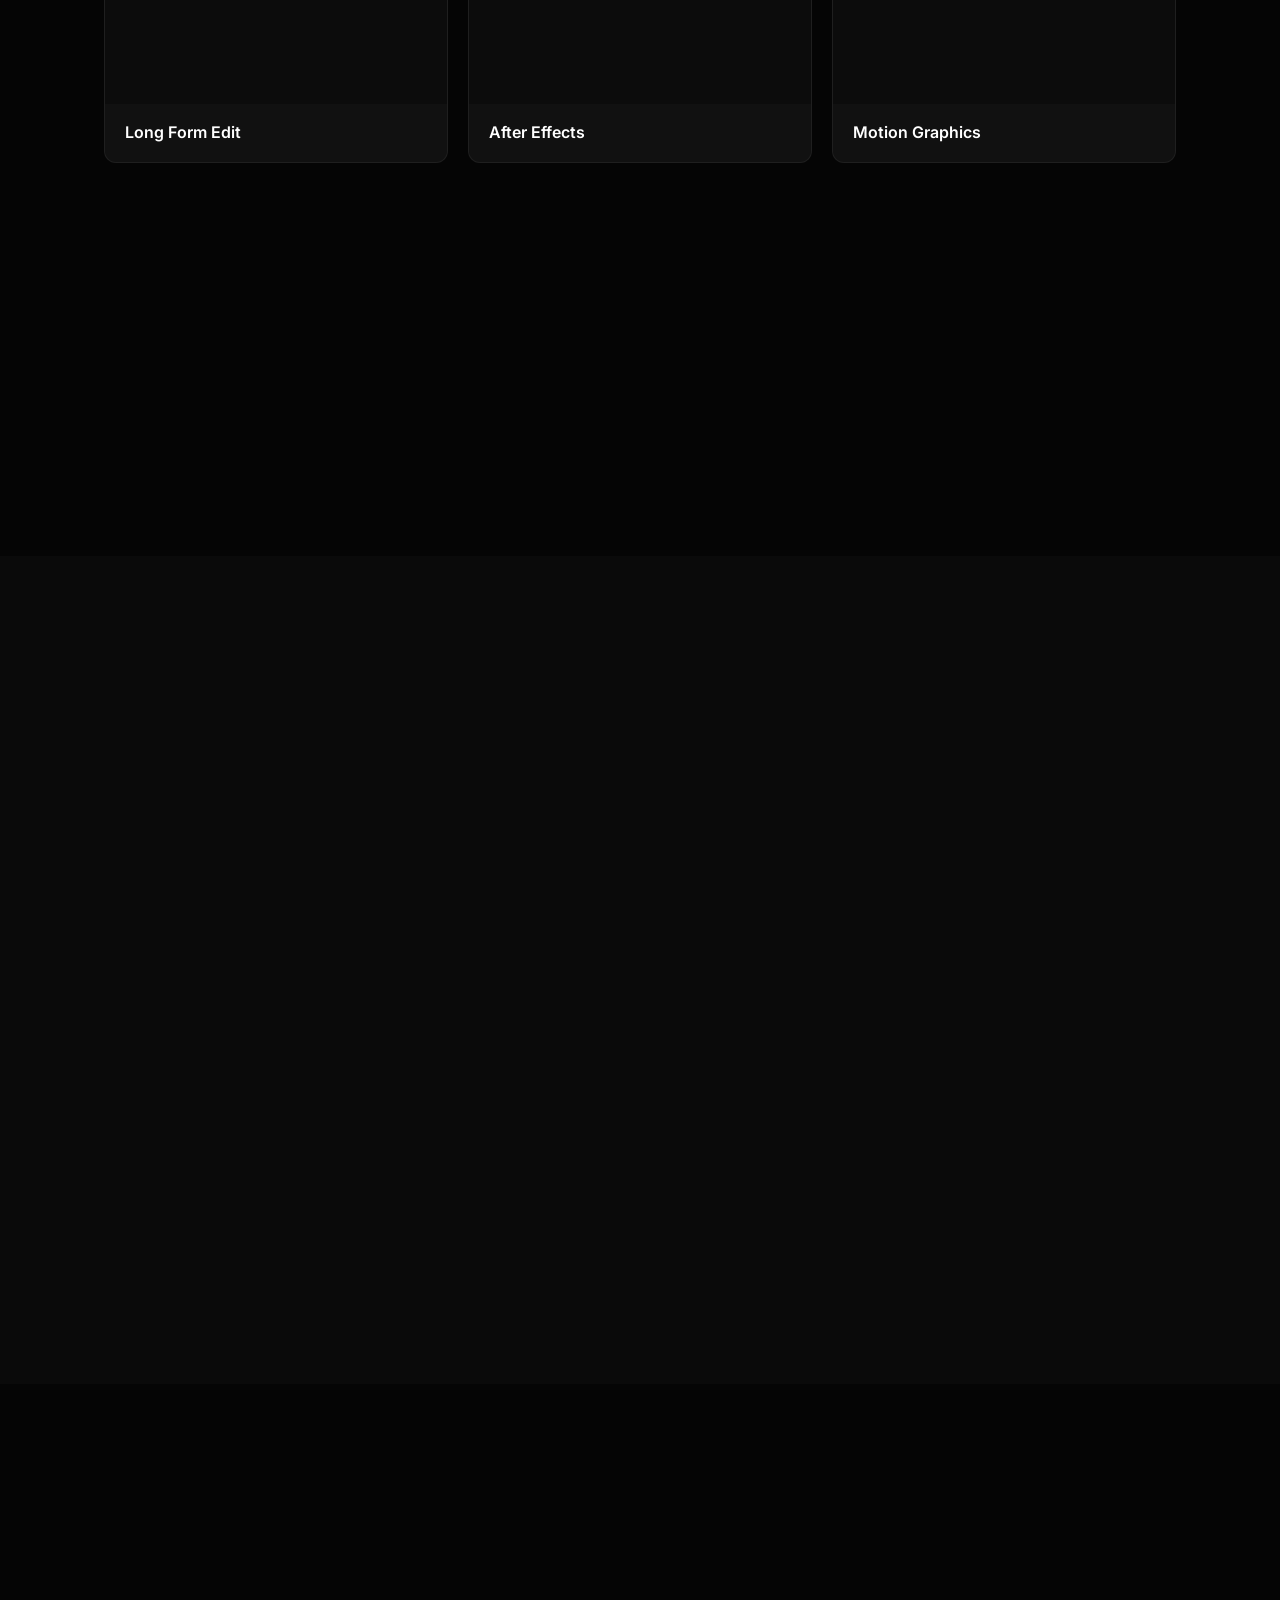
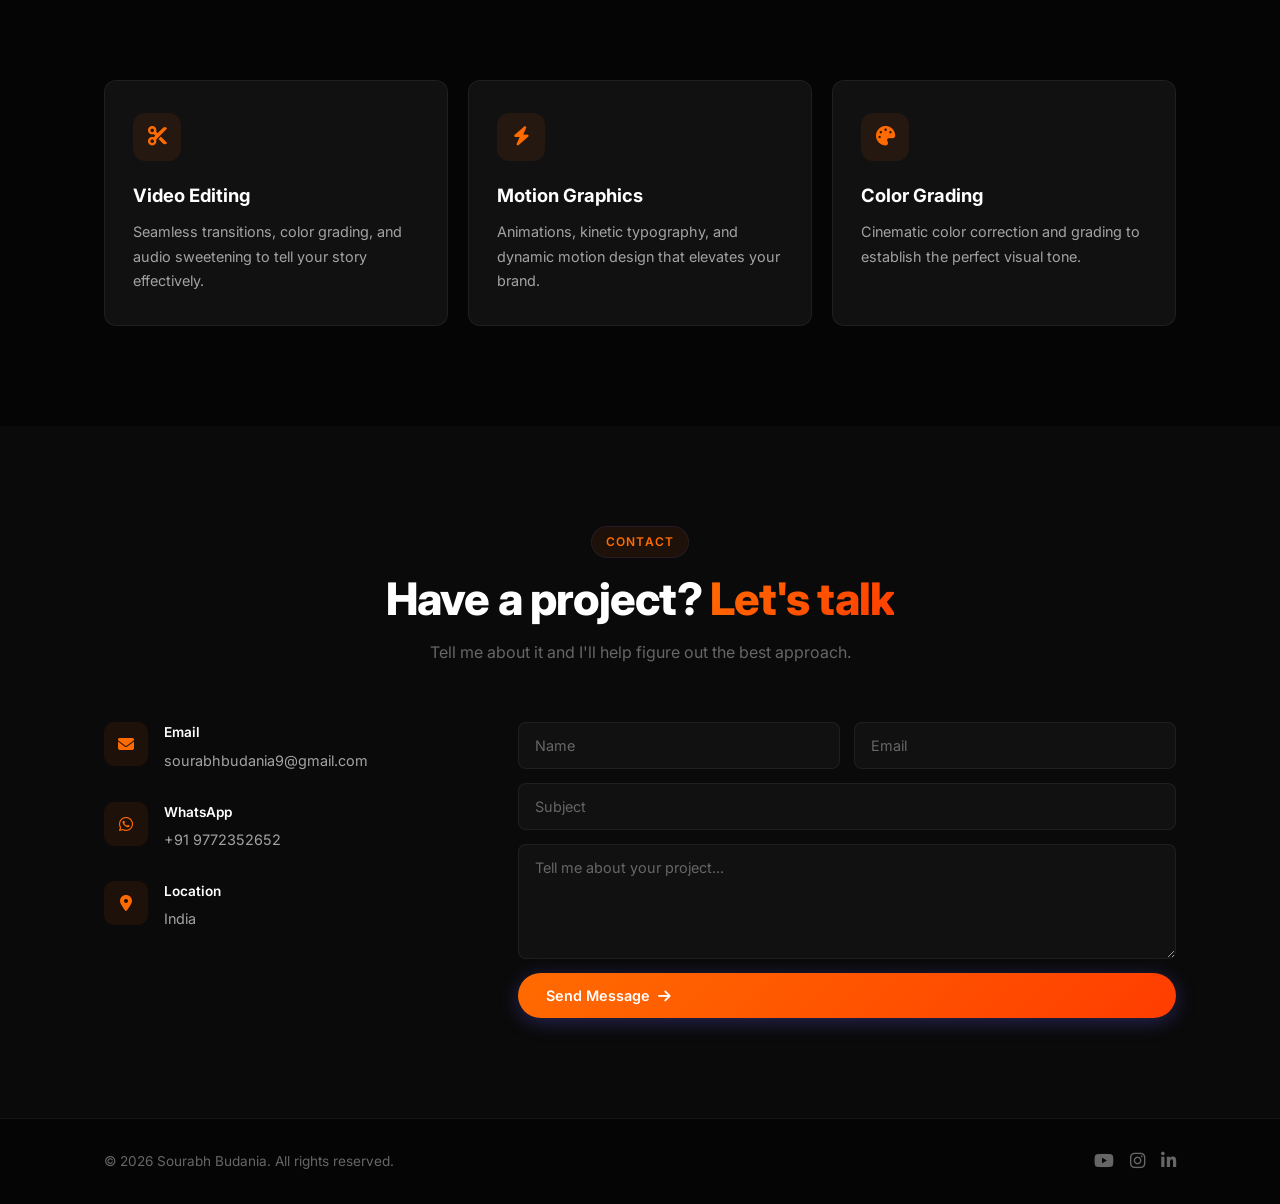
==== commit 99db9177: "Update client brand name" ====
--- a/index.html
+++ b/index.html
@@ -179,7 +179,7 @@
             <span class="brands-label">Worked with</span>
             <div class="brands-list">
               <span>Bluestone</span>
-              <span>Duplex Media</span>
+              <span>Why Media</span>
               <span>Scalar</span>
               <span>IndianVideoSchool</span>
               <span>IICS</span>
@@ -308,4 +308,4 @@
 
   <script src="script.js"></script>
 </body>
-</html>+</html>
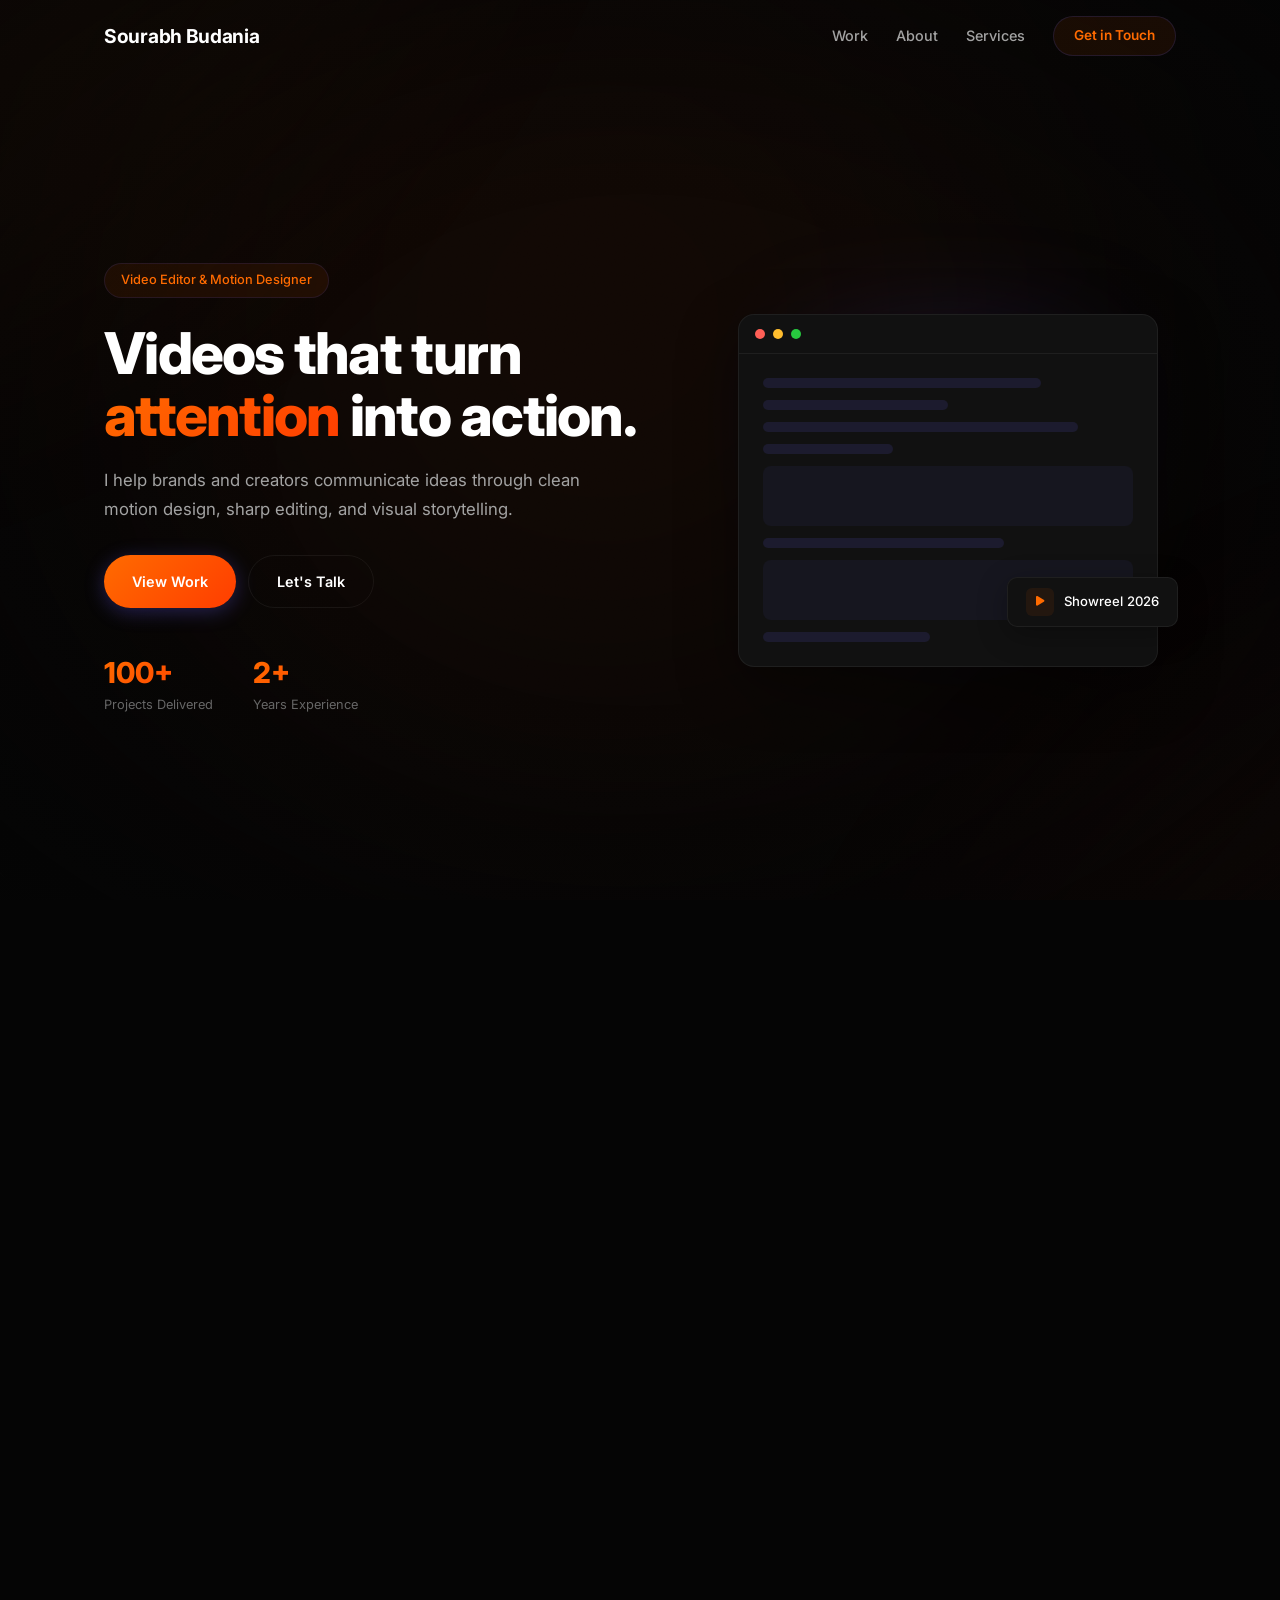
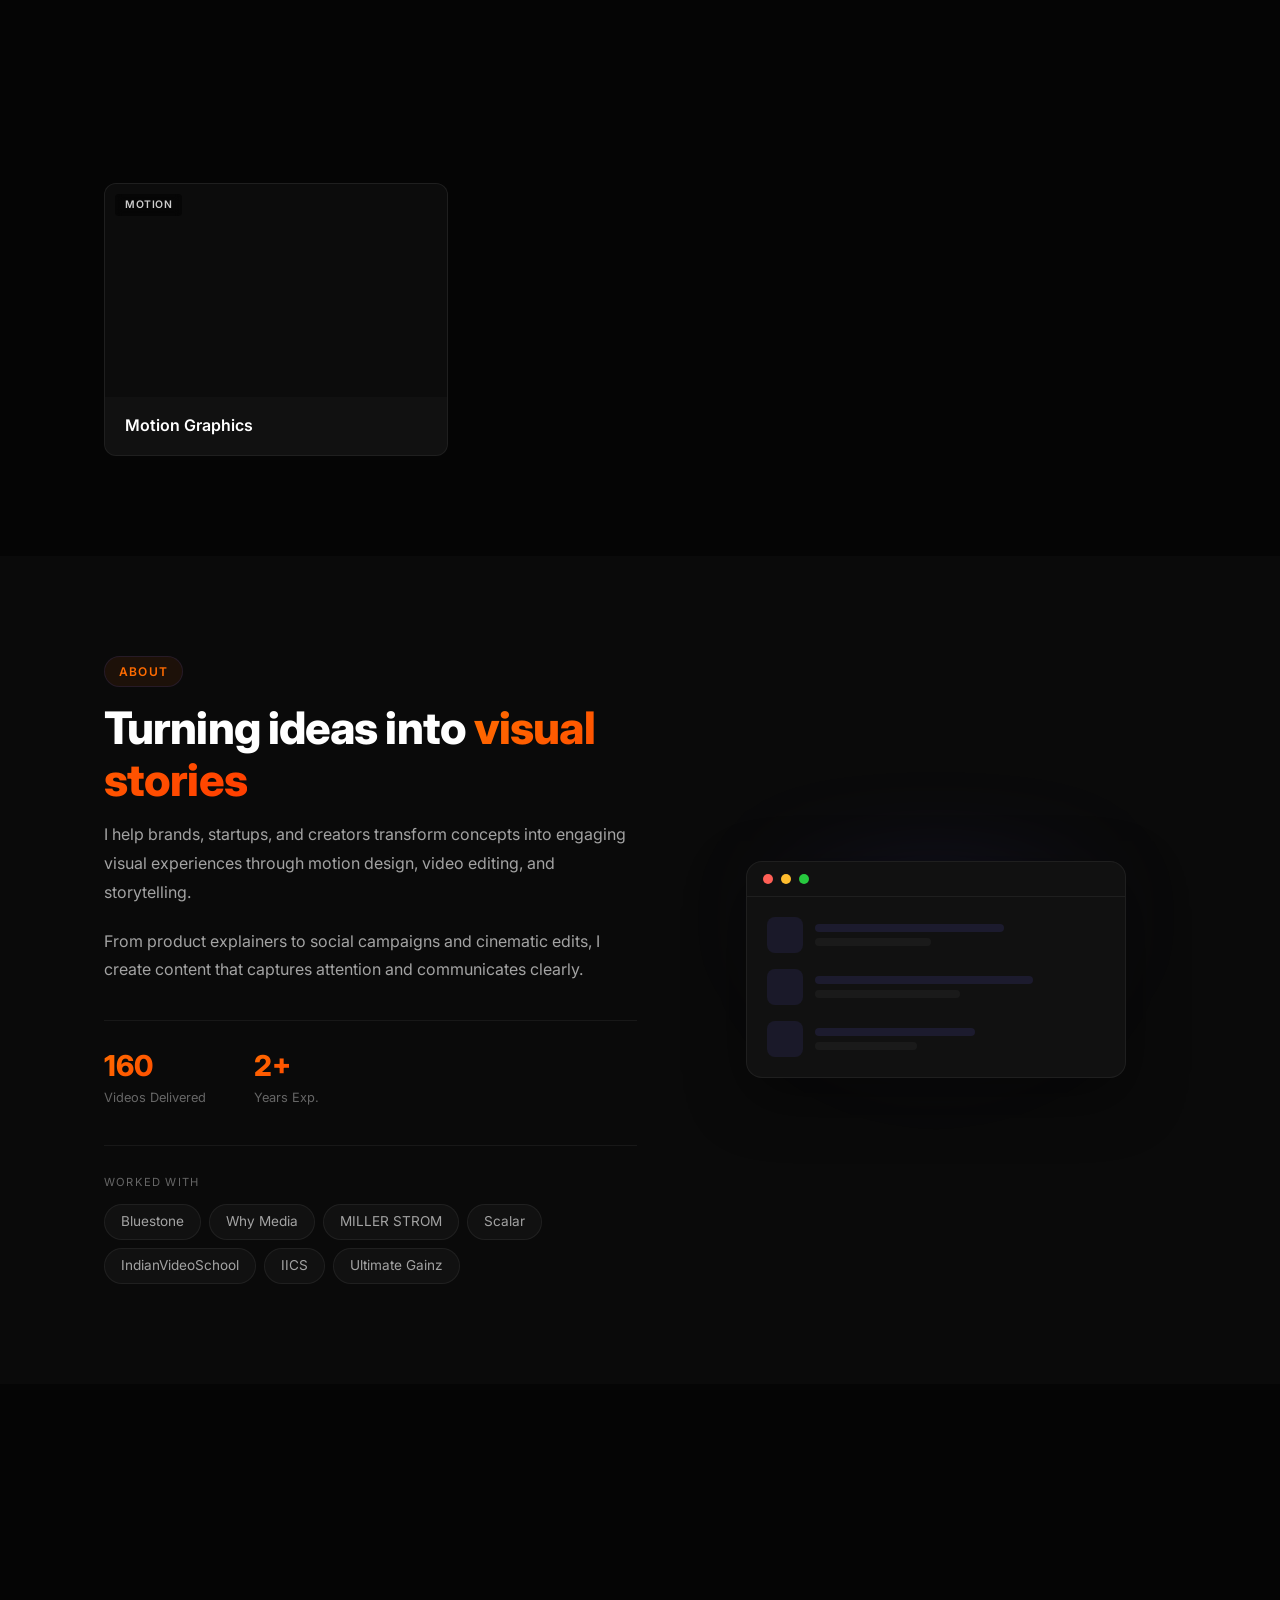
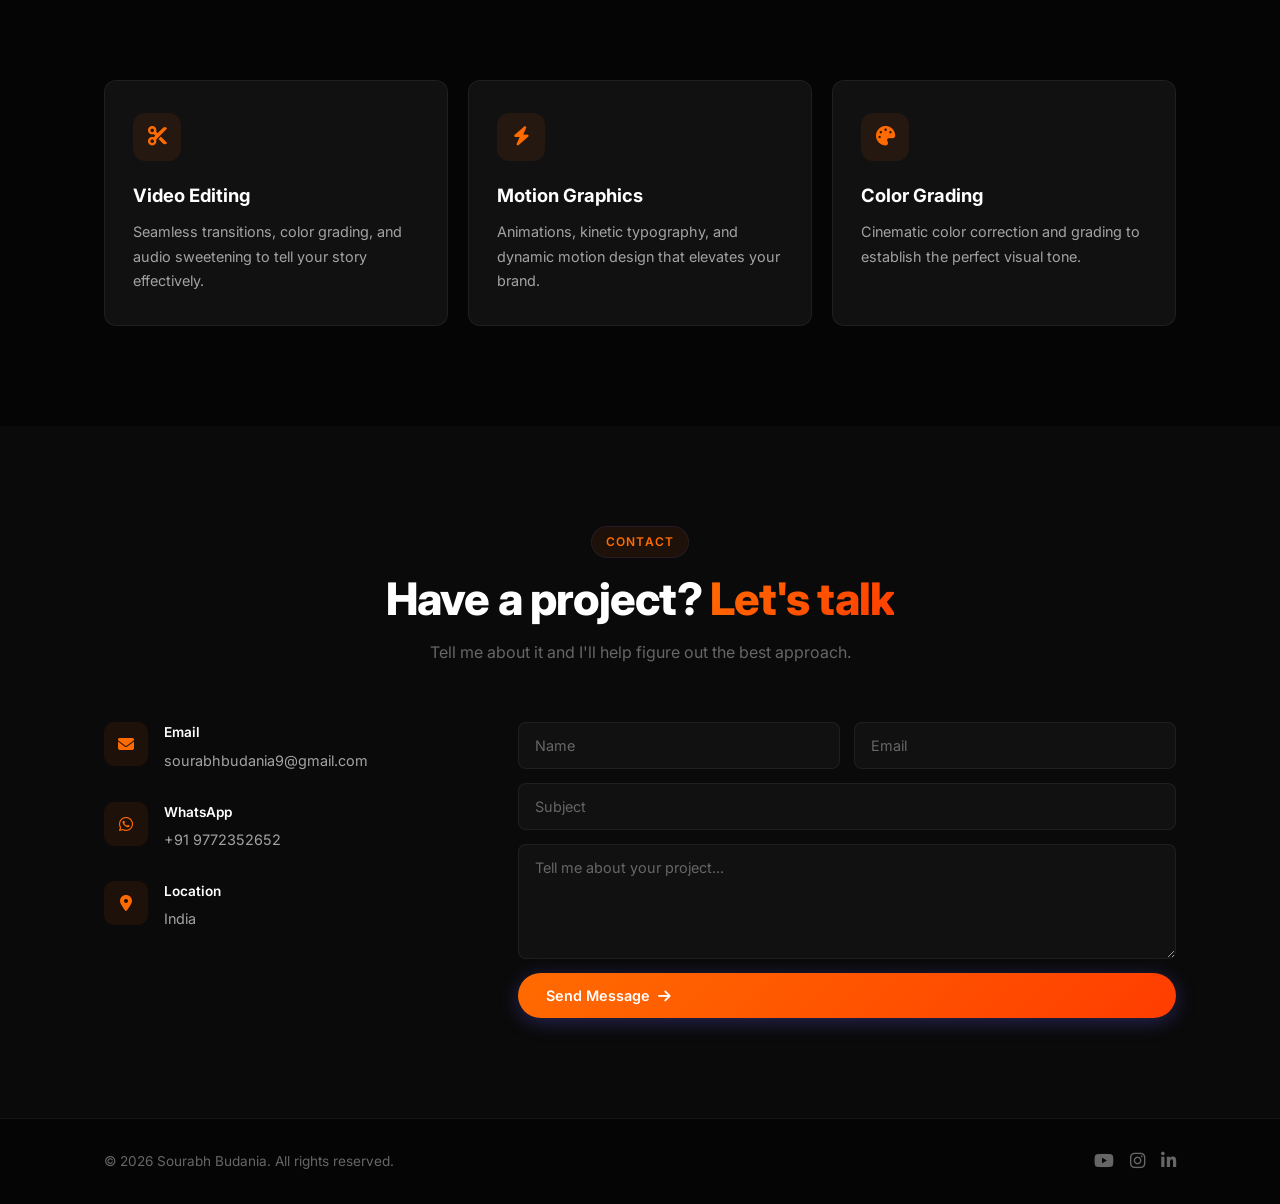
==== commit 9941f544: "Update about stats and client list" ====
--- a/index.html
+++ b/index.html
@@ -167,7 +167,7 @@
           <p>From product explainers to social campaigns and cinematic edits, I create content that captures attention and communicates clearly.</p>
           <div class="about-stats">
             <div class="stat">
-              <span class="stat-num" data-count="100">0</span>
+              <span class="stat-num" data-count="200">0</span>
               <span class="stat-label">Videos Delivered</span>
             </div>
             <div class="stat">
@@ -180,6 +180,7 @@
             <div class="brands-list">
               <span>Bluestone</span>
               <span>Why Media</span>
+              <span>MILLER STROM</span>
               <span>Scalar</span>
               <span>IndianVideoSchool</span>
               <span>IICS</span>
